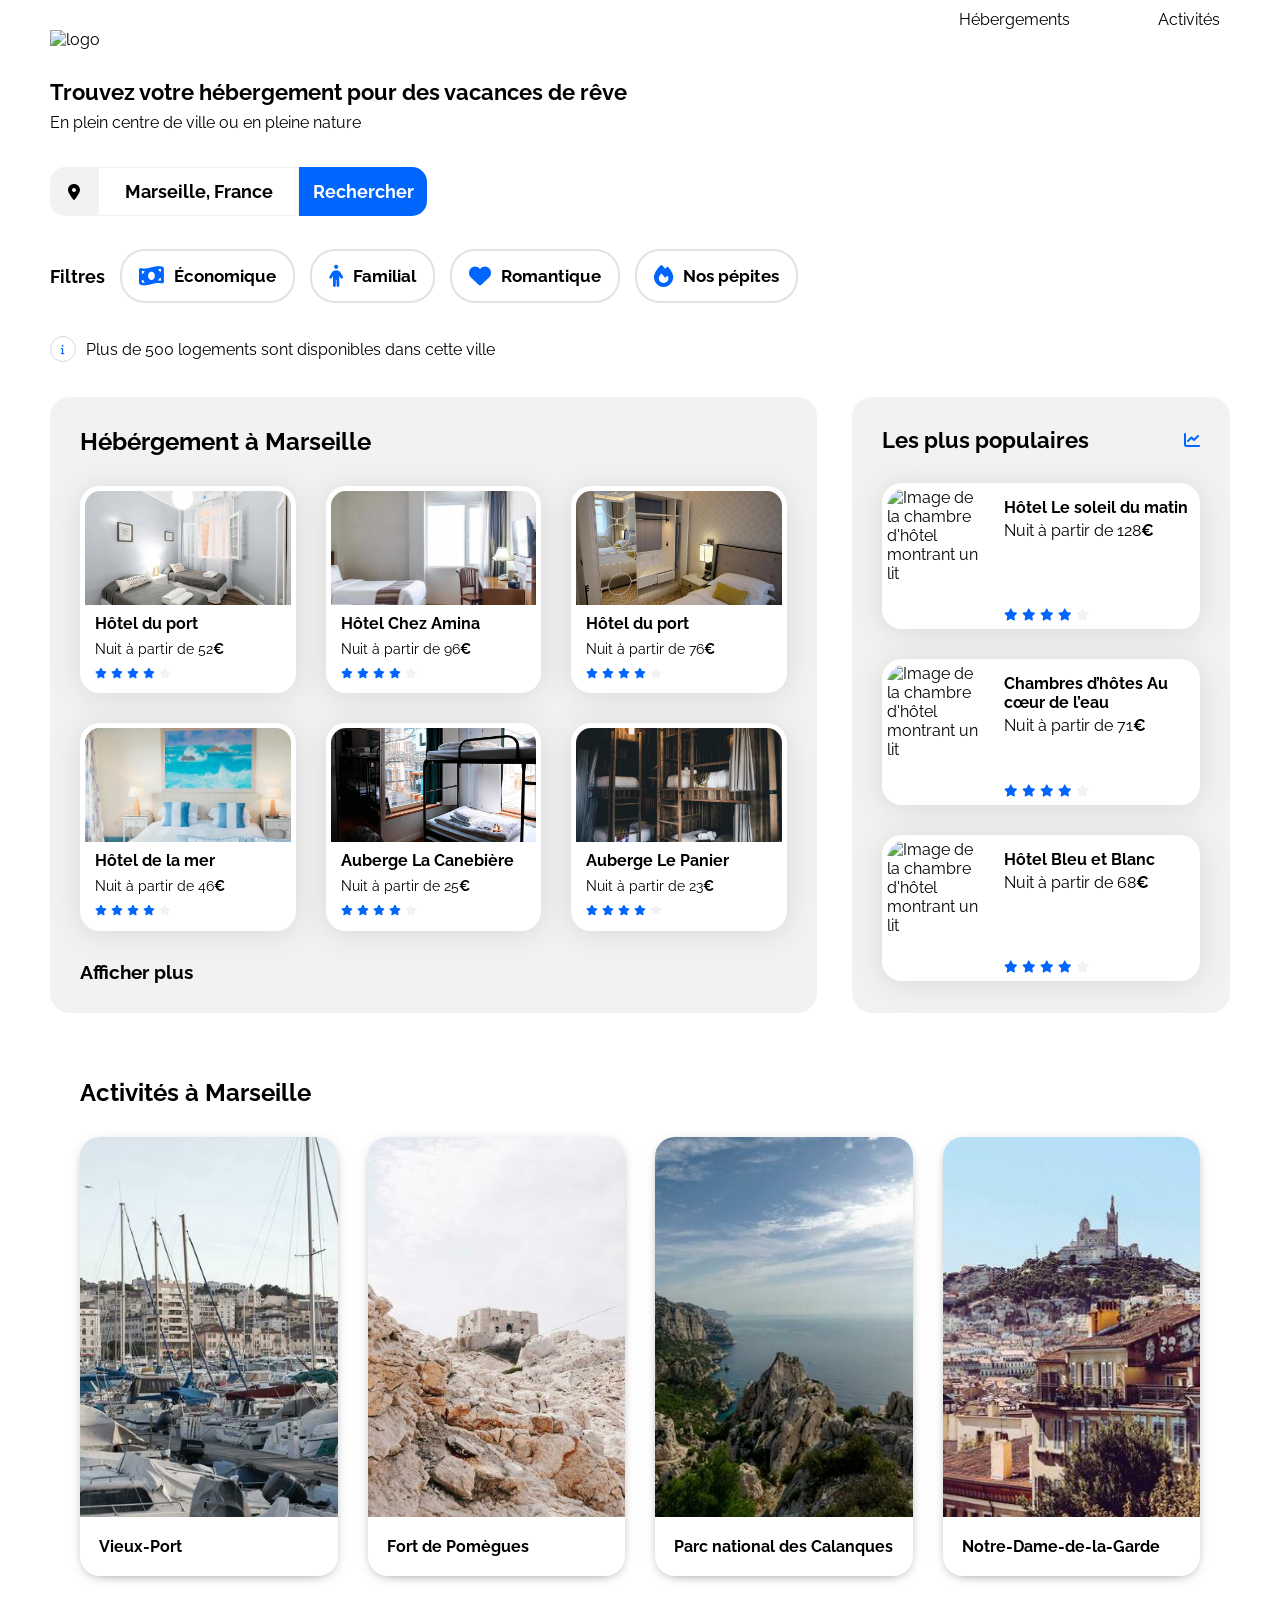
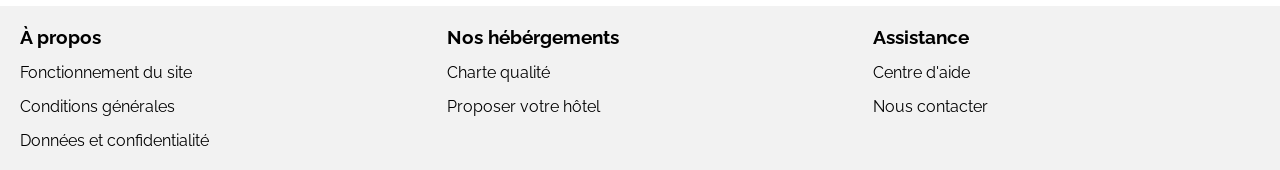
==== index.html @ 6d0a2bfb "changement sémantique" ====
<!DOCTYPE html>
<html lang="fr">

<head>
    <meta charset="UTF-8">
    <meta name="viewport" content="width=device-width, initial-scale=1.0">
    <title>Booki</title>
    <link rel="preconnect" href="https://fonts.googleapis.com">
    <link rel="preconnect" href="https://fonts.gstatic.com" crossorigin>
    <link href="https://fonts.googleapis.com/css2?family=Raleway:wght@400;500;700&display=swap" rel="stylesheet">
    <link rel="stylesheet" href="https://cdnjs.cloudflare.com/ajax/libs/font-awesome/6.2.1/css/all.min.css"
        integrity="sha512-MV7K8+y+gLIBoVD59lQIYicR65iaqukzvf/nwasF0nqhPay5w/9lJmVM2hMDcnK1OnMGCdVK+iQrJ7lzPJQd1w=="
        crossorigin="anonymous" referrerpolicy="no-referrer" />
    <link rel="stylesheet" href="./style.css">
</head>

<body>
    <div class="main-container">

        <!-- navbar -->
        <header>
            <nav class="navbar">
                <a href=""><img src="./Logo/booki.png" id="logo" alt="logo"></a>
                <div class="nav-link">
                        <a href="#hebergements" class="act-heb-links">Hébergements</a>
                        <a href="#activités" class="act-heb-links">Activités</a>
                </div>
            </nav>
        </header>

        <main>
            <section class="recherche">

                <div class="recherche-texte">
                    <h2 class="title-h2">Trouvez votre hébergement pour des vacances de rêve</h2>
                    <p class="subtitle">En plein centre de ville ou en pleine nature</p>
                </div>

                <!-- searchbar -->
                 <form>
                    <div class="research-box">
                        <div class="icon-location">
                            <i class="fas fa-map-marker-alt"></i>
                        </div>
                        <input type="text" placeholder="Marseille, France" class="research-bar">
                        <button class="button-research" id="button-research">Rechercher</button>
                        <button class="button-research searchFormSubmitinputIcon fas fa-search" id="icon-glass"></button>
                    </div>
                </form>

                <!-- filters -->
                <div class="filters">
                    <h3 class="title-h3">Filtres</h3>
                    <ul class="filters-ul">
                        <li class="filters-button"><i class="fas fa-money-bill-wave icon-filter"></i><p>Économique</p></li>
                        <li class="filters-button"><i class="fa-solid fa-person"></i><p>Familial</p></li>
                        <li class="filters-button"><i class="fas fa-heart icon-filter"></i><p>Romantique</p></li>
                        <li class="filters-button"><i class="fa-solid fa-fire"></i><p>Nos pépites</p></li>
                    </ul>
                </div>

                <div class="info">
                    <i class="fas fa-info"></i>
                    <p>Plus de 500 logements sont disponibles dans cette ville</p>
                </div>
                
            </section>

            <section class="hebergements-and-populaires">

                <!-- hebergements -->
                <section class="hebergements" id="hebergements">

                    <h2>Hébérgement à Marseille</h2>
                    <div class="card-container-herbergements">
                        <a href="#">
                            <article class="heberge-card">
                                <img src="./Hébergements/fred-kleber.jpg" alt="Hôtel du port" class="heberge-img">
                                <div class="heberge-text">
                                    <h3>Hôtel du port</h3>
                                    <p>Nuit à partir de 52<span class="euro">€</span></p>
                                    <div class="card-rating">
                                        <i class="fa-xs fa-solid fa-star" aria-hidden="true"></i>
                                        <i class="fa-xs fa-solid fa-star" aria-hidden="true"></i>
                                        <i class="fa-xs fa-solid fa-star" aria-hidden="true"></i>
                                        <i class="fa-xs fa-solid fa-star" aria-hidden="true"></i>
                                        <i class="fa-xs fa-solid fa-star neutral-star" aria-hidden="true"></i>
                                        <span class="sr-only">Note de 4 sur 5</span>
                                    </div>
                                </div>
                            </article>
                        </a>
                        <a href="#">
                            <article class="heberge-card">
                                <img src="./Hébergements/febrian-zakaria.jpg" alt="Hôtel Chez Amina" class="heberge-img">
                                <div class="heberge-text">
                                    <h3>Hôtel Chez Amina</h3>
                                    <p>Nuit à partir de 96<span class="euro">€</span></p>
                                    <div class="card-rating">
                                        <i class="fa-xs fa-solid fa-star" aria-hidden="true"></i>
                                        <i class="fa-xs fa-solid fa-star" aria-hidden="true"></i>
                                        <i class="fa-xs fa-solid fa-star" aria-hidden="true"></i>
                                        <i class="fa-xs fa-solid fa-star" aria-hidden="true"></i>
                                        <i class="fa-xs fa-solid fa-star neutral-star" aria-hidden="true"></i>
                                        <span class="sr-only">Note de 4 sur 5</span>
                                    </div>
                                </div>
                            </article>
                        </a>
                        
                        <a href="#">
                            <article class="heberge-card">
                                <img src="./Hébergements/reisetopia.jpg" alt="Hôtel Les Mouettes" class="heberge-img">
                                <div class="heberge-text">
                                    <h3>Hôtel du port</h3>
                                    <p>Nuit à partir de 76<span class="euro">€</span></p>
                                    <div class="card-rating">
                                        <i class="fa-xs fa-solid fa-star" aria-hidden="true"></i>
                                        <i class="fa-xs fa-solid fa-star" aria-hidden="true"></i>
                                        <i class="fa-xs fa-solid fa-star" aria-hidden="true"></i>
                                        <i class="fa-xs fa-solid fa-star" aria-hidden="true"></i>
                                        <i class="fa-xs fa-solid fa-star neutral-star" aria-hidden="true"></i>
                                        <span class="sr-only">Note de 4 sur 5</span>
                                    </div>
                                </div>
                            </article>
                        </a>

                        <a href="#">
                            <article class="heberge-card">
                                <img src="./Hébergements/annie-spratt.jpg" alt="Hôtel de la mer" class="heberge-img">
                                <div class="heberge-text">
                                    <h3>Hôtel de la mer</h3>
                                    <p>Nuit à partir de 46<span class="euro">€</span></p>
                                    <div class="card-rating">
                                        <i class="fa-xs fa-solid fa-star" aria-hidden="true"></i>
                                        <i class="fa-xs fa-solid fa-star" aria-hidden="true"></i>
                                        <i class="fa-xs fa-solid fa-star" aria-hidden="true"></i>
                                        <i class="fa-xs fa-solid fa-star" aria-hidden="true"></i>
                                        <i class="fa-xs fa-solid fa-star neutral-star" aria-hidden="true"></i>
                                        <span class="sr-only">Note de 4 sur 5</span>
                                    </div>
                                </div>
                            </article>
                        </a>
                        <a href="#">
                            <article class="heberge-card">
                                <img src="./Hébergements/marcus-loke.jpg" alt="Auberge La Canebière" class="heberge-img">
                                <div class="heberge-text">
                                    <h3>Auberge La Canebière</h3>
                                    <p>Nuit à partir de 25<span class="euro">€</span></p>
                                    <div class="card-rating">
                                        <i class="fa-xs fa-solid fa-star" aria-hidden="true"></i>
                                        <i class="fa-xs fa-solid fa-star" aria-hidden="true"></i>
                                        <i class="fa-xs fa-solid fa-star" aria-hidden="true"></i>
                                        <i class="fa-xs fa-solid fa-star" aria-hidden="true"></i>
                                        <i class="fa-xs fa-solid fa-star neutral-star" aria-hidden="true"></i>
                                        <span class="sr-only">Note de 4 sur 5</span>
                                    </div>
                                </div>
                            </article>
                        </a>
                        <a href="#">
                            <article class="heberge-card">
                                <img src="./Hébergements/nicate-lee.jpg" alt="Auberge Le Panier" class="heberge-img">
                                <div class="heberge-text">
                                    <h3>Auberge Le Panier</h3>
                                    <p>Nuit à partir de 23<span class="euro">€</span></p>
                                    <div class="card-rating">
                                        <i class="fa-xs fa-solid fa-star" aria-hidden="true"></i>
                                        <i class="fa-xs fa-solid fa-star" aria-hidden="true"></i>
                                        <i class="fa-xs fa-solid fa-star" aria-hidden="true"></i>
                                        <i class="fa-xs fa-solid fa-star" aria-hidden="true"></i>
                                        <i class="fa-xs fa-solid fa-star neutral-star" aria-hidden="true"></i>
                                        <span class="sr-only">Note de 4 sur 5</span>
                                    </div>
                                </div>
                            </article>
                        </a> 
                    </div>
                    <h3 id="h3-heberge">Afficher plus</h3>
                </section>


                <section class="populaires">
                    <div class="populaires-title">
                        <h2 class="section-title">Les plus populaires</h2>
                        <i class="fa-solid fa-chart-line" aria-hidden="true"></i>
                    </div>
                    <div class="populaires-cards">
                        <a href="#">
                            <article class="card">
                                <img src="./hébergements/emile-guillemot.jpg" alt="Image de la chambre d'hôtel montrant un lit">
                                <div class="card-content">
                                    <div class="card-txt">
                                        <h3 class="card-title">Hôtel Le soleil du matin</h3>
                                        <p class="card-subtitle">Nuit à partir de 128<span class="euro">€</span></p>
                                    </div>
                                    <div class="card-rating">
                                        <i class="fa-xs fa-solid fa-star" aria-hidden="true"></i>
                                        <i class="fa-xs fa-solid fa-star" aria-hidden="true"></i>
                                        <i class="fa-xs fa-solid fa-star" aria-hidden="true"></i>
                                        <i class="fa-xs fa-solid fa-star" aria-hidden="true"></i>
                                        <i class="fa-xs fa-solid fa-star neutral-star" aria-hidden="true"></i>
                                        <span class="sr-only">Note de 4 sur 5</span>
                                    </div>
                                </div>
                            </article>
                        </a>
                        <a href="#">
                            <article class="card">
                                <img src="./hébergements/aw-creative.jpg" alt="Image de la chambre d'hôtel montrant un lit">
                                <div class="card-content">
                                    <div class="card-txt">
                                        <h3 class="card-title">Chambres d’hôtes Au cœur de l’eau</h3>
                                        <p class="card-subtitle">Nuit à partir de 71<span class="euro">€</span></p>
                                    </div>
                                    <div class="card-rating">
                                        <i class="fa-xs fa-solid fa-star" aria-hidden="true"></i>
                                        <i class="fa-xs fa-solid fa-star" aria-hidden="true"></i>
                                        <i class="fa-xs fa-solid fa-star" aria-hidden="true"></i>
                                        <i class="fa-xs fa-solid fa-star" aria-hidden="true"></i>
                                        <i class="fa-xs fa-solid fa-star neutral-star" aria-hidden="true"></i>
                                        <span class="sr-only">Note de 4 sur 5</span>
                                    </div>
                                </div>
                            </article>
                        </a>
                        <a href="#">
                            <article class="card">
                                <img src="./hébergements/febrian-zakaria2.jpg" alt="Image de la chambre d'hôtel montrant un lit">
                                <div class="card-content">
                                    <div class="card-txt">
                                        <h3 class="card-title">Hôtel Bleu et Blanc</h3>
                                        <p class="card-subtitle">Nuit à partir de 68<span class="euro">€</span></p>
                                    </div>
                                    <div class="card-rating">
                                        <i class="fa-xs fa-solid fa-star" aria-hidden="true"></i>
                                        <i class="fa-xs fa-solid fa-star" aria-hidden="true"></i>
                                        <i class="fa-xs fa-solid fa-star" aria-hidden="true"></i>
                                        <i class="fa-xs fa-solid fa-star" aria-hidden="true"></i>
                                        <i class="fa-xs fa-solid fa-star neutral-star" aria-hidden="true"></i>
                                        <span class="sr-only">Note de 4 sur 5</span>
                                    </div>
                                </div>
                            </article>
                        </a>
                    </div>
                </section>
            </section>

            <!-- Activités -->
            <section class="activités" id="activités">
                <h2>Activités à Marseille</h2>

                <div class="activities-card-container">
                    <a href="#">
                        <div class="activities-card">
                            <img src="./activités/reno-laithienne.jpg" alt="" class="activities-img">
                            <h3>Vieux-Port</h3>
                        </div>
                    </a>
                    <a href="#">
                        <div class="activities-card">
                            <img src="./activités/paul-hermann.jpg" alt="" class="activities-img">
                            <h3>Fort de Pomègues</h3>
                        </div>
                    </a>
                    <a href="#">
                        <div class="activities-card">
                            <img src="./activités/kilyan-sockalingum.jpg" alt="" class="activities-img">
                            <h3>Parc national des Calanques</h3>
                        </div>
                    </a>
                    <a href="#">
                        <div class="activities-card">
                            <img src="./activités/florian-wehde.jpg" alt="" class="activities-img">
                            <h3>Notre-Dame-de-la-Garde</h3>
                        </div>
                    </a>
                </div>
            </section>
            

        </main>
        <footer>
            <div class="footer-text">
                <h3>À propos</h3>
                <p>Fonctionnement du site</p>
                <p>Conditions générales</p>
                <p>Données et confidentialité</p>
                </div>
            <div class="footer-text">
                <h3>Nos hébérgements</h3>
                <p>Charte qualité</p>
                <p>Proposer votre hôtel</p>
            </div>
            <div class="footer-text">
                <h3>Assistance</h3>
                <p>Centre d'aide</p>
                <p>Nous contacter</p>
            </div> 
        </footer>
    </div>
</body>

</html>
---- style.css ----
/****** General ***********/
* {
    font-family: 'Raleway', sans-serif;
}

:root {
    --main-color: #0065FC;
    --main-bg-color: #F2F2F2;
    --filter-bg-color: #DEEBFF;
}

.fa-solid {
    color: var(--main-color);
}

body {
    
    display: flex;
    justify-content: center;
    margin: auto;
    max-width: 1440px;
    min-width: 320px;
    box-sizing: border-box;
}
main {
    display: flex;
    flex-direction: column;
    gap: 35px;
    padding: 0 50px;
}
.recherche {
    display: flex;
    flex-direction: column;
    gap: 35px;
}

.main-container {
    width: 100%;
    max-width: 1440px;
    box-sizing: border-box;
    
}

a {
    color: inherit;
    text-decoration: none;
}

.section-title {
    margin: 0;
    font-size: 22px;
}

.card {
    background-color: white;
    border-radius: 20px;
    padding: 5px;
    filter: drop-shadow(0px 3px 15px rgba(0, 0, 0, 0.1));
    
}

.card img {
    object-fit: cover;
}

.card-title {
    font-size: 16px;
}

.euro {
    font-weight: 700;
}

.neutral-star {
    color: var(--main-bg-color)
}
/****** nav bar ***********/
.navbar {
  height: 79px;
  display: flex;
  justify-content: space-between; 
  
   
}

#logo {
  height: 19px;
  width: auto;
  padding: 30px 50px;

}
.nav-link{
    display: flex;
    gap:68px;
    padding: 0 50px;

}
.nav-link a{
    padding:10px;
}

.act-heb-links:hover {
  border-top: 2px solid #0065FC;
  
}

/****** searchbar ***********/
.research-box{
    box-sizing: border-box;
    width:377px;
    height:49px;
    display: flex;
}


.title-h2{
    font-size: 22px;
    margin: 0 0 8px 0;

}

.research-bar {
    width:195px;
    font-weight: bold;
    font-size:18px;
    text-align:center;
    border: solid #F2F2F2 1px;
}

.research-bar::placeholder {
  color: black;      
}



.icon-location{
    width:50px;
    background-color:#F2F2F2;
    border-radius: 15px 0 0 15px;
    display: flex;
    justify-content: center;
    align-items:center;
}
.button-research{
    width:132px;
    background-color: #0065FC;
    border-radius: 0 15px 15px 0;
    color:white;
    font-weight: bold;
    font-size:18px;
    border: none;
    cursor: pointer;
}
#icon-glass {
    display: none;
}

/****** Filters ***********/
.filters {
    display: flex;
    gap: 15px;
    align-items: center;
    height: 50px;
    
}   

.title-h3 {
  font-size: 18px;
}

.filters-button{
    height:50px;
    padding: 0 1em 0 1em;
    display: flex;
    justify-content: center;
    align-items: center;
    font-weight: 700;
    border: solid 2px #e2e2e2;
    border-radius: 25px;
    gap:10px;
    font-size:17px;

    
}
.filters-button p {
    font-size:17px;
}
.filters-ul {
  display: inline-flex;
  flex-direction: row;
  flex-wrap: wrap;
  padding: 0;
  gap:15px;
  

}


.filters ul li:hover {
  cursor: pointer;
  background: #DEEBFF;
  transition-duration: 0.25s;
}



.icon-filter {
  
  color: #0065fc;
  border-radius: 200px;
}

.filters-ul i {
    font-size:22px;
}

/****** info ***********/
.info  {
    display: flex;
    align-items: center;
    gap:10px;
}
.info .fas {
  color: #0065fc;
  width: 24px;
  height:24px;
  font-size: 10px;
  border: solid 1px #D9D9D9;
  border-radius: 50%;
  display: flex;
  justify-content: center;
  align-items: center;
}

.info p {
  display: inline;
  font-size:16px;
}


/****** Hebergements And Populaires ***********/
.hebergements-and-populaires {
    display: flex;
    justify-content: space-between;
    
}

.hebergements, .populaires {
    background-color: var(--main-bg-color);
    border-radius: 20px;
    box-sizing: border-box;
}

/****** Hebergements ***********/
.hebergements {
    width: 65%;
    display: flex;
    flex-direction:column;
    gap:30px;
    padding: 30px;
}

.hebergements h2, h3{
    margin:0;
}


.card-container-herbergements{
    display: grid;
    grid-template-columns: repeat(3, 1fr);
    grid-gap: 30px;
    padding: 0 0 0 0;
}

.heberge-card {
    display:flex;
    flex-direction:column;
    gap:4px;
    background-color: white;
    border-radius: 20px;
    padding: 0 0 15px 0;
    filter: drop-shadow(0px 3px 15px rgba(0, 0, 0, 0.1));
    height: 207.25px;
    box-sizing: border-box;
}




.heberge-img {
    width: 100%;
    height: 124px;
    background-size: cover;
    object-fit: cover;
    border-radius: 20px 20px 0 0;
    border: 5px solid transparent;
    box-sizing: border-box;
    min-height: 124px;
    max-height: 124px;

}

.heberge-text {
    display: flex;
    justify-content: center;
    height: 64.25px;
    flex-direction:column;
    
    gap:8px;
    padding: 0 15px;
    font-size:16px;
    
}
.heberge-text h3, p {
    margin:0;
}

.heberge-text h3 {
    font-size:16px;
}
.card-rating {
    height: 13.25px;
}
.heberge-text  {
    font-size:14px;
}


/****** Populaires ***********/
.populaires {
    width: 32%;
    display: flex;
    flex-direction: column;
    gap: 30px;
    padding: 30px;
}
.populaires-cards {
    display: flex;
    flex-direction: column;
    gap: 30px;
}
.populaires-title {
    display: flex;
    justify-content: space-between;
    align-items: center;
}

.populaires-cards .card {
    display: flex;
    
}

.populaires-cards img {
    width: 33%;
    height: 136px;
    border-top-left-radius: 20px;
    border-bottom-left-radius: 20px;
}

.populaires-cards .card-content {
    width: 67%;
    padding-left: 15px;
    display: flex;
    flex-direction: column;
    justify-content: space-between;
    box-sizing: border-box;
}

.populaires-cards .card-title {
    margin-top: 10px;
    margin-bottom: 4px;
}

.populaires-cards .card-subtitle {
    margin: 0;
}

.populaires-cards .card-rating {
    margin-bottom: 5px;
}

/****** Activités ***********/
.activités {
    padding: 30px;
    display:flex;
    flex-direction: column;
    gap:30px;
}
.activités h2 {
    margin: 0;
}
.activities-card-container {
    display:grid;
    grid-template-columns: repeat(4, 1fr);
    grid-gap:30px;
}
.activities-card {
    display:flex;
    flex-direction: column;
    gap:0;
    border-radius: 20px;
    box-shadow: 0px 3px 15px -9px black;
}

.activities-card h3 {
  margin: 0;  
  padding: 20px 19px; 
  font-weight: bold;
  font-size:16px;
  height: 59px;
  box-sizing:border-box;
  overflow:hidden;
  display: flex;
  align-items: center;

}

.activities-img{
    width: 100%;
    height:380px;
    object-fit: cover;
    border-radius: 20px 20px 0 0;   
}

/****** Footer ***********/
footer {
    display: grid;
    grid-template-columns: repeat(3, 1fr);
    background-color:#F2F2F2;
}

.footer-text{
    display: flex;
    flex-direction: column;
    padding:20px;
    gap:15px;

}


/* Le code ci-dessous correspond à la version responsive uniquement */

/****** Media queries ***********/
/* Medium devices (tablets, less/equal than 1024px) */
@media (max-width: 1024px) {
    main { 
        gap:35px;
    }
    .filters-button {
    padding: 4px 19px;
    font-size: 16px;
    box-sizing: border-box;
    }
    .filters {
        flex-direction: column;
        align-items: initial;
        height:91px;
        gap:20px;
    
    }
    .filters h3 {
        font-size:18px;
    }
    .filters-button {
        padding:0 16px;
    }
    .filters-button p {
        font-size:16px;
    }
    .filters h3 {
        margin:0;
    }
    .filters-ul {
        margin:0;
        width:668px;
    }
    .hebergements-and-populaires {
        flex-direction: column;
        gap:50px;
    }

    .hebergements {
        width: 100%;
    }

    .populaires {
        width: 100%;
        gap:20px;
    }

    .populaires-cards {
        display: flex;
        flex-direction: row;
        justify-content: space-between;
    }

    .populaires-cards a {
        width: 30%;
    }

    .populaires-cards .card-title {
        font-size: 14px;
    }

    .populaires-cards .card-subtitle {
        font-size: 13px;
    }

/****** activités ***********/
    .activities-img{
        height:200px;
    }
    .activities-card {
        height:270px;
    }
    .activities-card h3 {
    height: 70px;
    box-sizing: border-box;
    }
    footer {
        margin-top:35px;
    }
}

/* Small devices (phones, less than 768px) */
@media (max-width: 767.98px) {
    main {
        padding:0;
    }
    body {
        width:375px;
    }

    .main-container {
        padding:0;
    }
    
    section {
        padding:0 20px;
        box-sizing: border-box;
    }
    /****** navbar ***********/
    .navbar {
        height: 115px;
        flex-direction: column;
        align-items: center;
        margin-bottom: 35px;
    }
    .nav-link {
        display: flex;
        gap: 68px;
        width: 100%;
        justify-content: center;
    }

    #logo {
        padding:30px;
    }
    
    .nav-link {
        display: grid;
        grid-template-columns: 1fr 1fr;
        gap: 15px;
    }

    .nav-link a {
        text-align: center;
    }
    .nav-link {
        border-bottom:#F2F2F2 2px solid;
        padding: 0 0 15px 0;
    }
    .act-heb-links:hover {
        border-top: none;
        border-bottom: 2px solid #0065FC;
        color: #0065FC;
        padding:0 0 15px 0;
    }
    
    /*******section recherche**********/
    
    
    
    /*******filter**********/
    .filters {
    flex-direction: column;
    align-items: initial;
    gap:20px;
    height:161px;
    }
    .filters h3 {
        font-size: 18px;
        display: inline;
    }
    .filters-ul {
        padding: 0;
        display: grid;
        grid-template-columns: 1fr 1fr;
        box-sizing: border-box;
        margin:0;
        width: 335px;
        row-gap:20px;
        column-gap: 10px;
    }
    

    .filters-button {
        box-sizing: border-box;
        width: 162.5px;
        padding: 0;
    }

    /****** searchbox ***********/
        .research-box {
        width: 100%; 
    }

    #button-research {
        display: none;  
    }

    #icon-glass {
        display: inline-flex; 
        justify-content: center;
        align-items: center;
        width: 49px;          
        height: 49px;
        background-color: #0065FC;
        color: white;
        border-radius: 15px 16px;
        font-size: 18px;
        border: none;
        cursor: pointer;
        box-shadow: 0px 4px 4px 0px rgba(0, 0, 0, 0.25);
    }
    .recherche form {
        width: 335px;
        font-weight: bold;
        font-size: 18px;
        text-align: center;
        border: solid #F2F2F2 1px; 
        border-radius: 15px;
        

    }
    .research-bar {
        flex: 1;     
        border: none;  
    }
    /****** hebergements et poppulaires ***********/
    .hebergements-and-populaires {
        flex-direction: column-reverse;
        gap: 15px;
        
    }

    /****** poppulaires ***********/
    .populaires {
    border-radius: 0px;
    padding: 30px 20px;
    box-sizing: border-box;
    margin:0;
    gap:15px;
    }
     
    
    .populaires-cards {
        flex-direction: column;
        gap:15px;
    }
    .populaires-cards a {
        width: 100%;
    }
    /****** hébergements ***********/
    .hebergements {
        padding: 20px;
        gap:15px;
        background-color: white;
    }
    
    .card-container-herbergements {
        grid-template-columns: 1fr;
        width: 100%;
        grid-gap: 15px;
    }

    .card-container-herbergements a { 
        width: 100%;
        height: 207.25px;
    }
    .heberge-text{
        height:64.25px;
    }
    .hebergements h2 {
        font-size: 22px;
    }
    .card-container-herbergements h3 {
    margin: 0;
    font-size: 16px;
    }
    #h3-heberge {
        margin: 0;
        font-size: 18px;
    }
    
    .activities-card-container {
    grid-template-columns: 1fr;
    }
    /****** activités ***********/
    .activités {
        display : flex;
        flex-direction: column;
        gap: 30px;
    }
    .activités h2 {
        height:30px;
        font-size: 22px;
        margin:0;

    }
    .activities-card-container{
        gap:15px;
    }
    .activities-card {
    display: flex;
    border-radius: 20px;
    box-shadow: 0px 3px 15px -9px black;
    height: 200px;
    flex-direction: column;
    }
    .activities-img {
        width: 315px;
        height: 141px;
    }
    .activities-card h3 {
    margin: 0;
    padding: 20px 19px;
    font-weight: bold;
    height: 59px;
    box-sizing: border-box;
    }

    /****** footer ***********/
    footer {
        grid-template-columns: 1fr;
        gap:50px;
        padding:30px;
        margin-top:35px;
    }
    
    .footer-text{
        padding:0;
    }
    
    




 
}
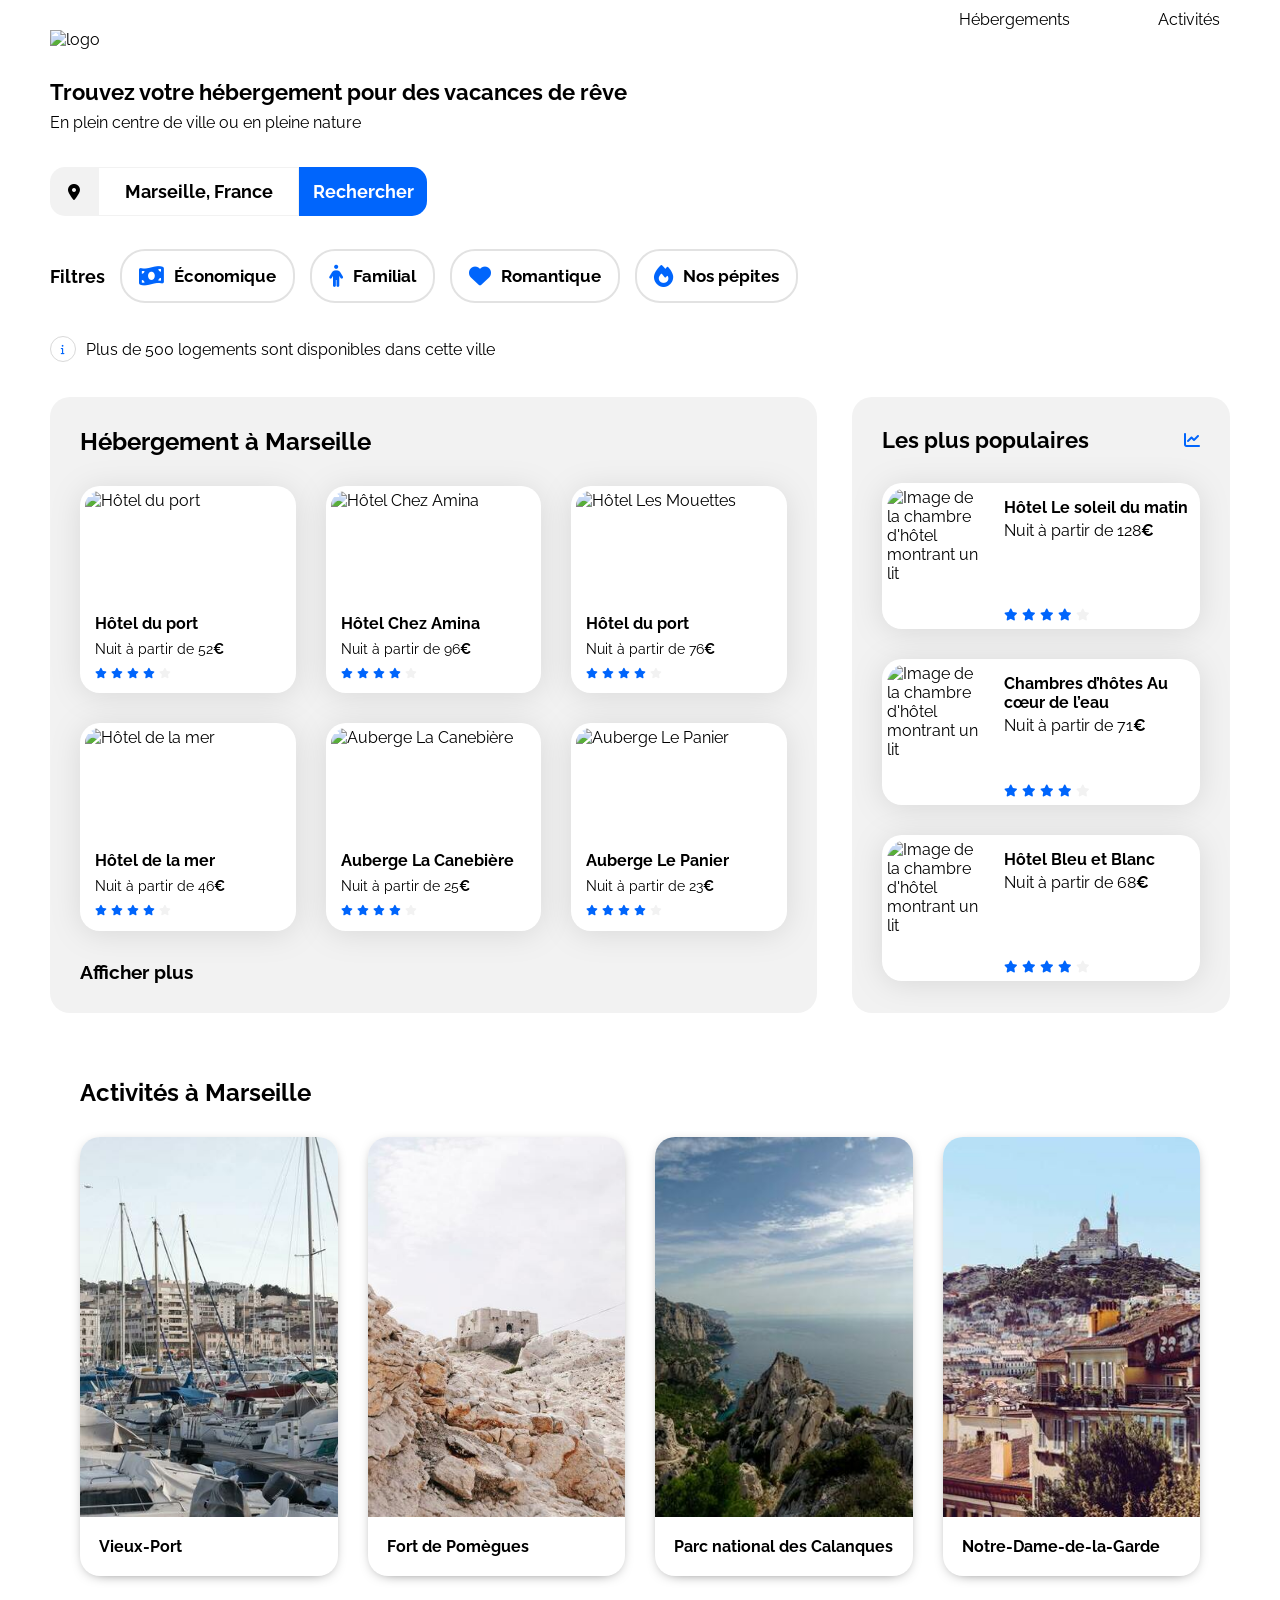
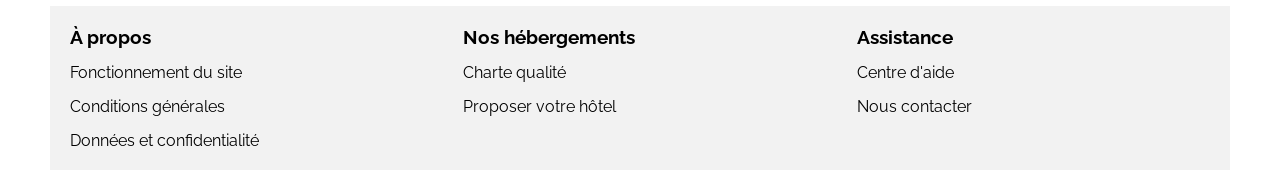
==== commit 443eb6d4: "changement des chemins d'accés aux images" ====
--- a/index.html
+++ b/index.html
@@ -20,10 +20,10 @@
         <!-- navbar -->
         <header>
             <nav class="navbar">
-                <a href=""><img src="./Logo/booki.png" id="logo" alt="logo"></a>
+                <a href=""><img src="./logo/booki.png" id="logo" alt="logo"></a>
                 <div class="nav-link">
                         <a href="#hebergements" class="act-heb-links">Hébergements</a>
-                        <a href="#activités" class="act-heb-links">Activités</a>
+                        <a href="#activites" class="act-heb-links">Activités</a>
                 </div>
             </nav>
         </header>
@@ -71,11 +71,11 @@
                 <!-- hebergements -->
                 <section class="hebergements" id="hebergements">
 
-                    <h2>Hébérgement à Marseille</h2>
+                    <h2>Hébergement à Marseille</h2>
                     <div class="card-container-herbergements">
                         <a href="#">
                             <article class="heberge-card">
-                                <img src="./Hébergements/fred-kleber.jpg" alt="Hôtel du port" class="heberge-img">
+                                <img src="images/hebergements/fred-kleber.jpg" alt="Hôtel du port" class="heberge-img">
                                 <div class="heberge-text">
                                     <h3>Hôtel du port</h3>
                                     <p>Nuit à partir de 52<span class="euro">€</span></p>
@@ -92,7 +92,7 @@
                         </a>
                         <a href="#">
                             <article class="heberge-card">
-                                <img src="./Hébergements/febrian-zakaria.jpg" alt="Hôtel Chez Amina" class="heberge-img">
+                                <img src="images/hebergements/febrian-zakaria.jpg" alt="Hôtel Chez Amina" class="heberge-img">
                                 <div class="heberge-text">
                                     <h3>Hôtel Chez Amina</h3>
                                     <p>Nuit à partir de 96<span class="euro">€</span></p>
@@ -110,7 +110,7 @@
                         
                         <a href="#">
                             <article class="heberge-card">
-                                <img src="./Hébergements/reisetopia.jpg" alt="Hôtel Les Mouettes" class="heberge-img">
+                                <img src="images/hebergements/reisetopia.jpg" alt="Hôtel Les Mouettes" class="heberge-img">
                                 <div class="heberge-text">
                                     <h3>Hôtel du port</h3>
                                     <p>Nuit à partir de 76<span class="euro">€</span></p>
@@ -128,7 +128,7 @@
 
                         <a href="#">
                             <article class="heberge-card">
-                                <img src="./Hébergements/annie-spratt.jpg" alt="Hôtel de la mer" class="heberge-img">
+                                <img src="images/hebergements/annie-spratt.jpg" alt="Hôtel de la mer" class="heberge-img">
                                 <div class="heberge-text">
                                     <h3>Hôtel de la mer</h3>
                                     <p>Nuit à partir de 46<span class="euro">€</span></p>
@@ -145,7 +145,7 @@
                         </a>
                         <a href="#">
                             <article class="heberge-card">
-                                <img src="./Hébergements/marcus-loke.jpg" alt="Auberge La Canebière" class="heberge-img">
+                                <img src="images/hebergements/marcus-loke.jpg" alt="Auberge La Canebière" class="heberge-img">
                                 <div class="heberge-text">
                                     <h3>Auberge La Canebière</h3>
                                     <p>Nuit à partir de 25<span class="euro">€</span></p>
@@ -162,7 +162,7 @@
                         </a>
                         <a href="#">
                             <article class="heberge-card">
-                                <img src="./Hébergements/nicate-lee.jpg" alt="Auberge Le Panier" class="heberge-img">
+                                <img src="images/hebergements/nicate-lee.jpg" alt="Auberge Le Panier" class="heberge-img">
                                 <div class="heberge-text">
                                     <h3>Auberge Le Panier</h3>
                                     <p>Nuit à partir de 23<span class="euro">€</span></p>
@@ -178,7 +178,7 @@
                             </article>
                         </a> 
                     </div>
-                    <h3 id="h3-heberge">Afficher plus</h3>
+                    <a href="#"><h3 id="h3-heberge">Afficher plus</h3></a>
                 </section>
 
 
@@ -190,7 +190,7 @@
                     <div class="populaires-cards">
                         <a href="#">
                             <article class="card">
-                                <img src="./hébergements/emile-guillemot.jpg" alt="Image de la chambre d'hôtel montrant un lit">
+                                <img src="images/hebergements/emile-guillemot.jpg" alt="Image de la chambre d'hôtel montrant un lit">
                                 <div class="card-content">
                                     <div class="card-txt">
                                         <h3 class="card-title">Hôtel Le soleil du matin</h3>
@@ -209,7 +209,7 @@
                         </a>
                         <a href="#">
                             <article class="card">
-                                <img src="./hébergements/aw-creative.jpg" alt="Image de la chambre d'hôtel montrant un lit">
+                                <img src="images/hebergements/aw-creative.jpg" alt="Image de la chambre d'hôtel montrant un lit">
                                 <div class="card-content">
                                     <div class="card-txt">
                                         <h3 class="card-title">Chambres d’hôtes Au cœur de l’eau</h3>
@@ -228,7 +228,7 @@
                         </a>
                         <a href="#">
                             <article class="card">
-                                <img src="./hébergements/febrian-zakaria2.jpg" alt="Image de la chambre d'hôtel montrant un lit">
+                                <img src="images/hebergements/febrian-zakaria2.jpg" alt="Image de la chambre d'hôtel montrant un lit">
                                 <div class="card-content">
                                     <div class="card-txt">
                                         <h3 class="card-title">Hôtel Bleu et Blanc</h3>
@@ -256,25 +256,25 @@
                 <div class="activities-card-container">
                     <a href="#">
                         <div class="activities-card">
-                            <img src="./activités/reno-laithienne.jpg" alt="" class="activities-img">
+                            <img src="images/activites/reno-laithienne.jpg" alt="Vieux-Port" class="activities-img">
                             <h3>Vieux-Port</h3>
                         </div>
                     </a>
                     <a href="#">
                         <div class="activities-card">
-                            <img src="./activités/paul-hermann.jpg" alt="" class="activities-img">
+                            <img src="images/activites/paul-hermann.jpg" alt="Fort de Pomègues" class="activities-img">
                             <h3>Fort de Pomègues</h3>
                         </div>
                     </a>
                     <a href="#">
                         <div class="activities-card">
-                            <img src="./activités/kilyan-sockalingum.jpg" alt="" class="activities-img">
+                            <img src="images/activites/kilyan-sockalingum.jpg" alt="Parc national des Calanques" class="activities-img">
                             <h3>Parc national des Calanques</h3>
                         </div>
                     </a>
                     <a href="#">
                         <div class="activities-card">
-                            <img src="./activités/florian-wehde.jpg" alt="" class="activities-img">
+                            <img src="images/activites/florian-wehde.jpg" alt="Notre-Dame-de-la-Garde" class="activities-img">
                             <h3>Notre-Dame-de-la-Garde</h3>
                         </div>
                     </a>
@@ -291,7 +291,7 @@
                 <p>Données et confidentialité</p>
                 </div>
             <div class="footer-text">
-                <h3>Nos hébérgements</h3>
+                <h3>Nos hébergements</h3>
                 <p>Charte qualité</p>
                 <p>Proposer votre hôtel</p>
             </div>
--- a/style.css
+++ b/style.css
@@ -427,6 +427,7 @@
     display: grid;
     grid-template-columns: repeat(3, 1fr);
     background-color:#F2F2F2;
+    margin: 0 50px;
 }
 
 .footer-text{
@@ -446,6 +447,7 @@
     main { 
         gap:35px;
     }
+/****** filters ***********/
     .filters-button {
     padding: 4px 19px;
     font-size: 16px;
@@ -474,6 +476,7 @@
         margin:0;
         width:668px;
     }
+/****** hebergements ***********/
     .hebergements-and-populaires {
         flex-direction: column;
         gap:50px;
@@ -482,7 +485,7 @@
     .hebergements {
         width: 100%;
     }
-
+/****** populaires ***********/
     .populaires {
         width: 100%;
         gap:20px;
@@ -745,7 +748,7 @@
         grid-template-columns: 1fr;
         gap:50px;
         padding:30px;
-        margin-top:35px;
+        margin:35px 0 0 0;
     }
     
     .footer-text{
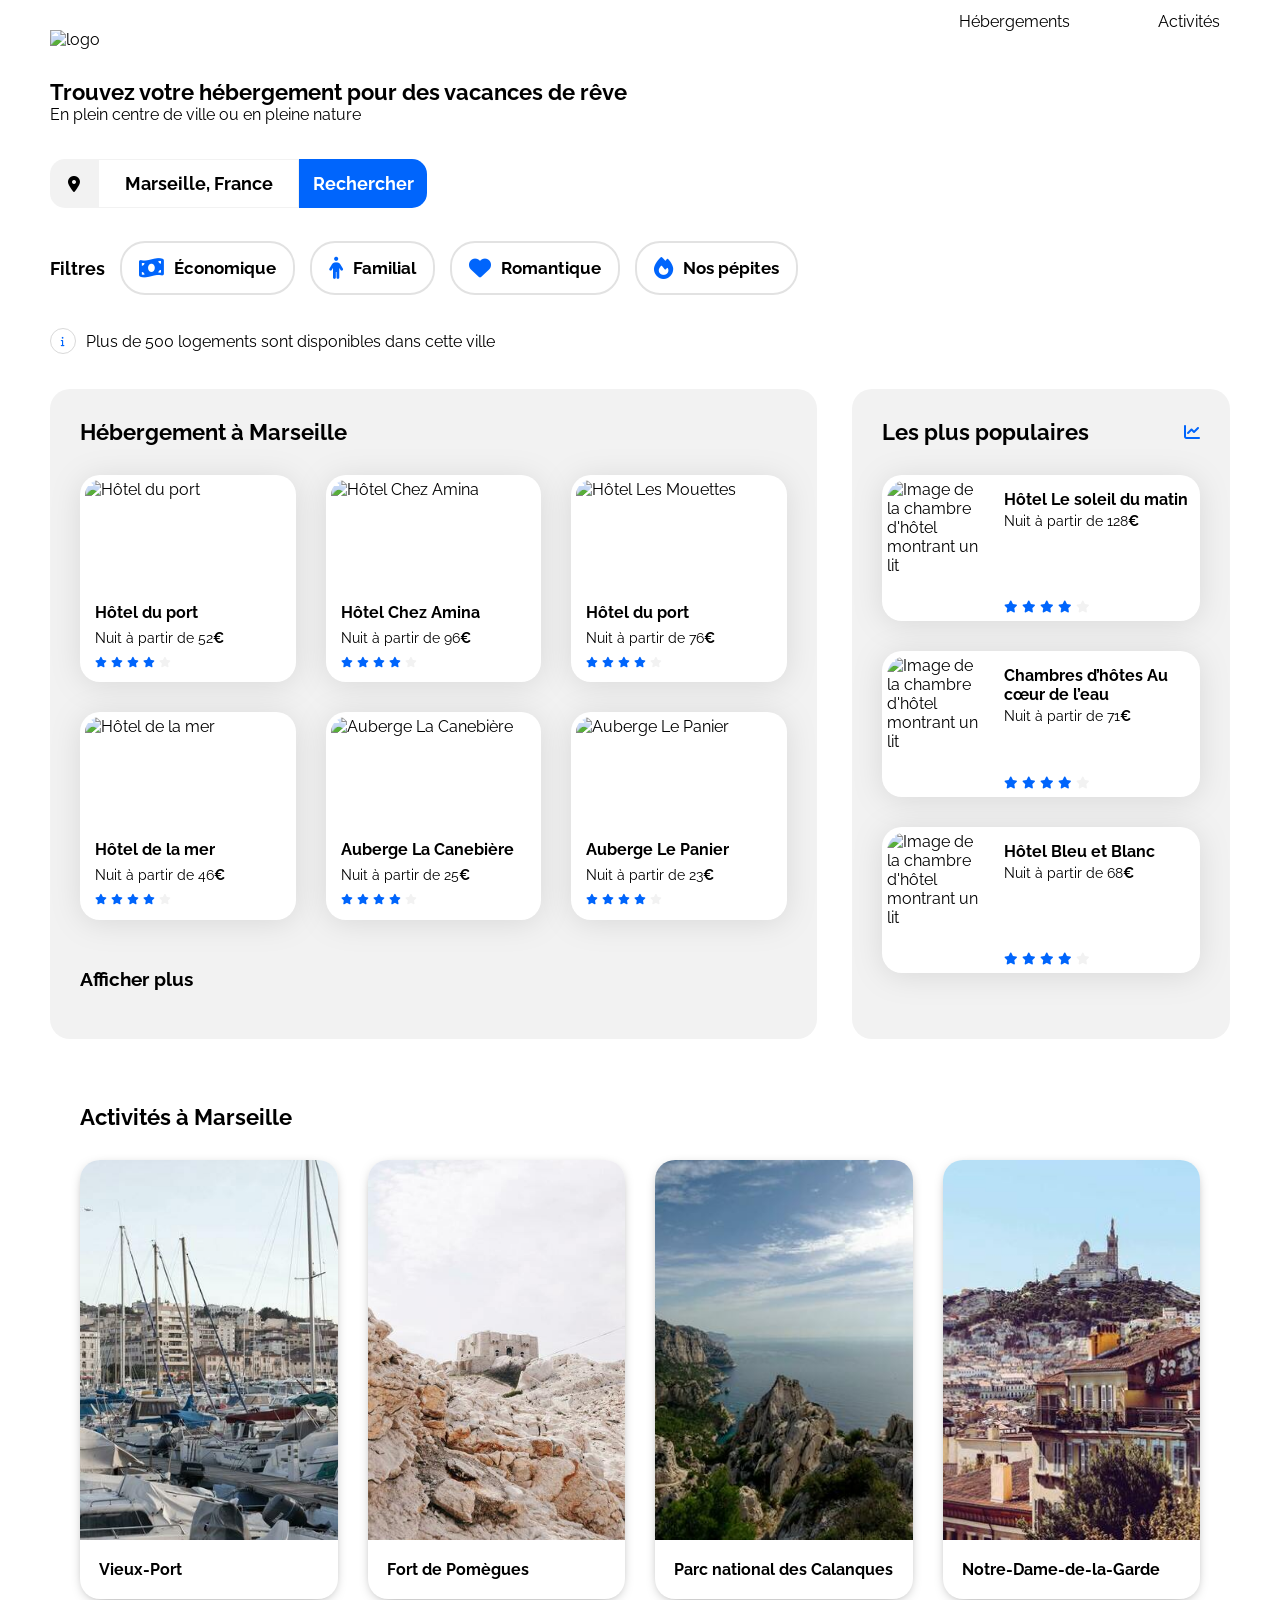
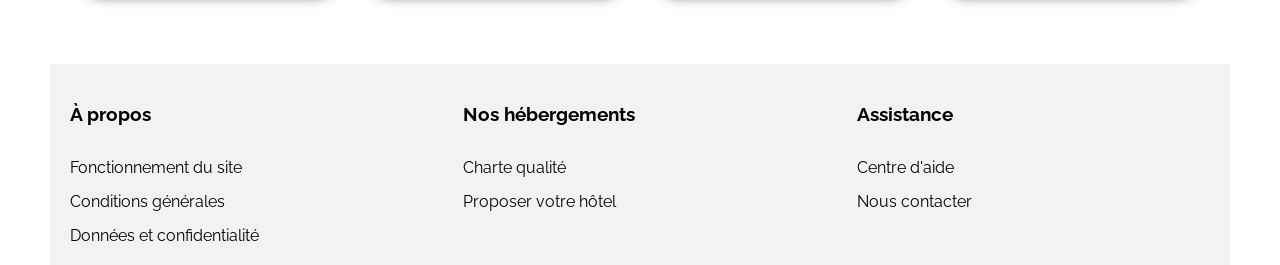
==== commit 2851fe99: "configuratioin du hover des liens en sur la version mobile" ====
--- a/index.html
+++ b/index.html
@@ -20,7 +20,7 @@
         <!-- navbar -->
         <header>
             <nav class="navbar">
-                <a href=""><img src="./logo/booki.png" id="logo" alt="logo"></a>
+                <a href=""><img src="images/logo/booki.png" id="logo" alt="logo"></a>
                 <div class="nav-link">
                         <a href="#hebergements" class="act-heb-links">Hébergements</a>
                         <a href="#activites" class="act-heb-links">Activités</a>
@@ -29,10 +29,10 @@
         </header>
 
         <main>
-            <section class="recherche">
-
-                <div class="recherche-texte">
-                    <h2 class="title-h2">Trouvez votre hébergement pour des vacances de rêve</h2>
+            <section class="research">
+
+                <div class="research-text">
+                    <h1 class="title-h1">Trouvez votre hébergement pour des vacances de rêve</h1>
                     <p class="subtitle">En plein centre de ville ou en pleine nature</p>
                 </div>
 
@@ -44,18 +44,18 @@
                         </div>
                         <input type="text" placeholder="Marseille, France" class="research-bar">
                         <button class="button-research" id="button-research">Rechercher</button>
-                        <button class="button-research searchFormSubmitinputIcon fas fa-search" id="icon-glass"></button>
+                        <button class="button-research fas fa-search" id="icon-glass"></button>
                     </div>
                 </form>
 
                 <!-- filters -->
                 <div class="filters">
-                    <h3 class="title-h3">Filtres</h3>
+                    <h2 class="title-h2">Filtres</h2>
                     <ul class="filters-ul">
-                        <li class="filters-button"><i class="fas fa-money-bill-wave icon-filter"></i><p>Économique</p></li>
-                        <li class="filters-button"><i class="fa-solid fa-person"></i><p>Familial</p></li>
-                        <li class="filters-button"><i class="fas fa-heart icon-filter"></i><p>Romantique</p></li>
-                        <li class="filters-button"><i class="fa-solid fa-fire"></i><p>Nos pépites</p></li>
+                        <li class="filters-button"><i class="fas fa-money-bill-wave icon-filter"></i><p class="li-p">Économique</p></li>
+                        <li class="filters-button"><i class="fa-solid fa-person"></i><p>Familial</p class="li-p"></li>
+                        <li class="filters-button"><i class="fas fa-heart icon-filter"></i><p>Romantique</p class="li-p"></li>
+                        <li class="filters-button"><i class="fa-solid fa-fire"></i><p>Nos pépites</p class="li-p"></li>
                     </ul>
                 </div>
 
@@ -71,13 +71,13 @@
                 <!-- hebergements -->
                 <section class="hebergements" id="hebergements">
 
-                    <h2>Hébergement à Marseille</h2>
+                    <h1>Hébergement à Marseille</h1>
                     <div class="card-container-herbergements">
                         <a href="#">
                             <article class="heberge-card">
                                 <img src="images/hebergements/fred-kleber.jpg" alt="Hôtel du port" class="heberge-img">
                                 <div class="heberge-text">
-                                    <h3>Hôtel du port</h3>
+                                    <h2 hebergement-title>Hôtel du port</h2>
                                     <p>Nuit à partir de 52<span class="euro">€</span></p>
                                     <div class="card-rating">
                                         <i class="fa-xs fa-solid fa-star" aria-hidden="true"></i>
@@ -94,7 +94,7 @@
                             <article class="heberge-card">
                                 <img src="images/hebergements/febrian-zakaria.jpg" alt="Hôtel Chez Amina" class="heberge-img">
                                 <div class="heberge-text">
-                                    <h3>Hôtel Chez Amina</h3>
+                                    <h2>Hôtel Chez Amina</h2>
                                     <p>Nuit à partir de 96<span class="euro">€</span></p>
                                     <div class="card-rating">
                                         <i class="fa-xs fa-solid fa-star" aria-hidden="true"></i>
@@ -112,7 +112,7 @@
                             <article class="heberge-card">
                                 <img src="images/hebergements/reisetopia.jpg" alt="Hôtel Les Mouettes" class="heberge-img">
                                 <div class="heberge-text">
-                                    <h3>Hôtel du port</h3>
+                                    <h2>Hôtel du port</h2>
                                     <p>Nuit à partir de 76<span class="euro">€</span></p>
                                     <div class="card-rating">
                                         <i class="fa-xs fa-solid fa-star" aria-hidden="true"></i>
@@ -130,7 +130,7 @@
                             <article class="heberge-card">
                                 <img src="images/hebergements/annie-spratt.jpg" alt="Hôtel de la mer" class="heberge-img">
                                 <div class="heberge-text">
-                                    <h3>Hôtel de la mer</h3>
+                                    <h2>Hôtel de la mer</h2>
                                     <p>Nuit à partir de 46<span class="euro">€</span></p>
                                     <div class="card-rating">
                                         <i class="fa-xs fa-solid fa-star" aria-hidden="true"></i>
@@ -147,7 +147,7 @@
                             <article class="heberge-card">
                                 <img src="images/hebergements/marcus-loke.jpg" alt="Auberge La Canebière" class="heberge-img">
                                 <div class="heberge-text">
-                                    <h3>Auberge La Canebière</h3>
+                                    <h2>Auberge La Canebière</h2>
                                     <p>Nuit à partir de 25<span class="euro">€</span></p>
                                     <div class="card-rating">
                                         <i class="fa-xs fa-solid fa-star" aria-hidden="true"></i>
@@ -164,7 +164,7 @@
                             <article class="heberge-card">
                                 <img src="images/hebergements/nicate-lee.jpg" alt="Auberge Le Panier" class="heberge-img">
                                 <div class="heberge-text">
-                                    <h3>Auberge Le Panier</h3>
+                                    <h2>Auberge Le Panier</h2>
                                     <p>Nuit à partir de 23<span class="euro">€</span></p>
                                     <div class="card-rating">
                                         <i class="fa-xs fa-solid fa-star" aria-hidden="true"></i>
@@ -184,7 +184,7 @@
 
                 <section class="populaires">
                     <div class="populaires-title">
-                        <h2 class="section-title">Les plus populaires</h2>
+                        <h1 class="section-title">Les plus populaires</h1>
                         <i class="fa-solid fa-chart-line" aria-hidden="true"></i>
                     </div>
                     <div class="populaires-cards">
@@ -193,7 +193,7 @@
                                 <img src="images/hebergements/emile-guillemot.jpg" alt="Image de la chambre d'hôtel montrant un lit">
                                 <div class="card-content">
                                     <div class="card-txt">
-                                        <h3 class="card-title">Hôtel Le soleil du matin</h3>
+                                        <h2 class="card-title">Hôtel Le soleil du matin</h2>
                                         <p class="card-subtitle">Nuit à partir de 128<span class="euro">€</span></p>
                                     </div>
                                     <div class="card-rating">
@@ -212,7 +212,7 @@
                                 <img src="images/hebergements/aw-creative.jpg" alt="Image de la chambre d'hôtel montrant un lit">
                                 <div class="card-content">
                                     <div class="card-txt">
-                                        <h3 class="card-title">Chambres d’hôtes Au cœur de l’eau</h3>
+                                        <h2 class="card-title">Chambres d’hôtes Au cœur de l’eau</h2>
                                         <p class="card-subtitle">Nuit à partir de 71<span class="euro">€</span></p>
                                     </div>
                                     <div class="card-rating">
@@ -231,7 +231,7 @@
                                 <img src="images/hebergements/febrian-zakaria2.jpg" alt="Image de la chambre d'hôtel montrant un lit">
                                 <div class="card-content">
                                     <div class="card-txt">
-                                        <h3 class="card-title">Hôtel Bleu et Blanc</h3>
+                                        <h2 class="card-title">Hôtel Bleu et Blanc</h2>
                                         <p class="card-subtitle">Nuit à partir de 68<span class="euro">€</span></p>
                                     </div>
                                     <div class="card-rating">
@@ -250,32 +250,32 @@
             </section>
 
             <!-- Activités -->
-            <section class="activités" id="activités">
-                <h2>Activités à Marseille</h2>
+            <section class="activities" id="activites">
+                <h1>Activités à Marseille</h1>
 
                 <div class="activities-card-container">
                     <a href="#">
                         <div class="activities-card">
                             <img src="images/activites/reno-laithienne.jpg" alt="Vieux-Port" class="activities-img">
-                            <h3>Vieux-Port</h3>
+                            <h2>Vieux-Port</h2>
                         </div>
                     </a>
                     <a href="#">
                         <div class="activities-card">
                             <img src="images/activites/paul-hermann.jpg" alt="Fort de Pomègues" class="activities-img">
-                            <h3>Fort de Pomègues</h3>
+                            <h2>Fort de Pomègues</h2>
                         </div>
                     </a>
                     <a href="#">
                         <div class="activities-card">
                             <img src="images/activites/kilyan-sockalingum.jpg" alt="Parc national des Calanques" class="activities-img">
-                            <h3>Parc national des Calanques</h3>
+                            <h2>Parc national des Calanques</h2>
                         </div>
                     </a>
                     <a href="#">
                         <div class="activities-card">
                             <img src="images/activites/florian-wehde.jpg" alt="Notre-Dame-de-la-Garde" class="activities-img">
-                            <h3>Notre-Dame-de-la-Garde</h3>
+                            <h2>Notre-Dame-de-la-Garde</h2>
                         </div>
                     </a>
                 </div>
--- a/style.css
+++ b/style.css
@@ -22,13 +22,23 @@
     min-width: 320px;
     box-sizing: border-box;
 }
+body h1 {
+    font-size: 22px;
+    margin:0;
+}
+
+body h2 {
+    font-size: 16px;
+    margin:0;
+}
+
 main {
     display: flex;
     flex-direction: column;
     gap: 35px;
     padding: 0 50px;
 }
-.recherche {
+.research {
     display: flex;
     flex-direction: column;
     gap: 35px;
@@ -79,30 +89,33 @@
   height: 79px;
   display: flex;
   justify-content: space-between; 
-  
-   
 }
 
 #logo {
   height: 19px;
   width: auto;
   padding: 30px 50px;
-
-}
+}
+
 .nav-link{
     display: flex;
     gap:68px;
     padding: 0 50px;
-
-}
+}
+
 .nav-link a{
     padding:10px;
 }
 
+.act-heb-links {
+  border-top: 2px solid transparent;
+}
+
 .act-heb-links:hover {
-  border-top: 2px solid #0065FC;
-  
-}
+  border-top-color: #0065FC;
+  color: #0065FC;
+}
+
 
 /****** searchbar ***********/
 .research-box{
@@ -112,12 +125,6 @@
     display: flex;
 }
 
-
-.title-h2{
-    font-size: 22px;
-    margin: 0 0 8px 0;
-
-}
 
 .research-bar {
     width:195px;
@@ -130,7 +137,6 @@
 .research-bar::placeholder {
   color: black;      
 }
-
 
 
 .icon-location{
@@ -164,8 +170,11 @@
     
 }   
 
-.title-h3 {
+.title-h2 {
   font-size: 18px;
+}
+.li-p{
+    font-size:17px;
 }
 
 .filters-button{
@@ -260,10 +269,9 @@
     padding: 30px;
 }
 
-.hebergements h2, h3{
-    margin:0;
-}
-
+.hebergement h2 {
+    font-size:16px;
+}
 
 .card-container-herbergements{
     display: grid;
@@ -339,6 +347,12 @@
     flex-direction: column;
     gap: 30px;
 }
+.populaires-cards p {
+    font-size: 14px;
+}
+.card-title {
+    font-size: 16px;
+}
 .populaires-title {
     display: flex;
     justify-content: space-between;
@@ -380,15 +394,13 @@
 }
 
 /****** Activités ***********/
-.activités {
+.activities {
     padding: 30px;
     display:flex;
     flex-direction: column;
     gap:30px;
 }
-.activités h2 {
-    margin: 0;
-}
+
 .activities-card-container {
     display:grid;
     grid-template-columns: repeat(4, 1fr);
@@ -402,7 +414,7 @@
     box-shadow: 0px 3px 15px -9px black;
 }
 
-.activities-card h3 {
+.activities-card h2 {
   margin: 0;  
   padding: 20px 19px; 
   font-weight: bold;
@@ -427,7 +439,7 @@
     display: grid;
     grid-template-columns: repeat(3, 1fr);
     background-color:#F2F2F2;
-    margin: 0 50px;
+    margin: 35px 50px 0 50px;
 }
 
 .footer-text{
@@ -501,13 +513,13 @@
         width: 30%;
     }
 
-    .populaires-cards .card-title {
-        font-size: 14px;
-    }
+    
 
     .populaires-cards .card-subtitle {
         font-size: 13px;
     }
+
+    
 
 /****** activités ***********/
     .activities-img{
@@ -516,7 +528,7 @@
     .activities-card {
         height:270px;
     }
-    .activities-card h3 {
+    .activities-card h2 {
     height: 70px;
     box-sizing: border-box;
     }
@@ -549,6 +561,35 @@
         align-items: center;
         margin-bottom: 35px;
     }
+    
+    .nav-link {
+    display: flex;
+    width: 375px;
+    gap: 0; 
+    padding: 0;
+    text-align: center;
+    }
+
+    .nav-link a {
+        width: 50%;
+        padding: 0 0 15px 0;
+    }
+
+    .act-heb-links{
+        border-bottom: 2px #F2F2F2 solid;
+    }
+
+    .act-heb-links:hover {
+        border-top: none;
+        border-bottom: 2px solid #0065FC;
+        color: #0065FC;
+        
+    }
+
+
+
+
+    /*
     .nav-link {
         display: flex;
         gap: 68px;
@@ -579,6 +620,8 @@
         color: #0065FC;
         padding:0 0 15px 0;
     }
+    */
+    
     
     /*******section recherche**********/
     
@@ -591,7 +634,7 @@
     gap:20px;
     height:161px;
     }
-    .filters h3 {
+    .filters h2 {
         font-size: 18px;
         display: inline;
     }
@@ -636,7 +679,7 @@
         cursor: pointer;
         box-shadow: 0px 4px 4px 0px rgba(0, 0, 0, 0.25);
     }
-    .recherche form {
+    .research form {
         width: 335px;
         font-weight: bold;
         font-size: 18px;
@@ -654,6 +697,7 @@
     .hebergements-and-populaires {
         flex-direction: column-reverse;
         gap: 15px;
+        padding: 0px
         
     }
 
@@ -670,6 +714,11 @@
     .populaires-cards {
         flex-direction: column;
         gap:15px;
+    }
+    
+    .card-title {
+        font-size: 16px;
+        
     }
     .populaires-cards a {
         width: 100%;
@@ -694,9 +743,7 @@
     .heberge-text{
         height:64.25px;
     }
-    .hebergements h2 {
-        font-size: 22px;
-    }
+    
     .card-container-herbergements h3 {
     margin: 0;
     font-size: 16px;
@@ -709,13 +756,15 @@
     .activities-card-container {
     grid-template-columns: 1fr;
     }
+    
     /****** activités ***********/
-    .activités {
+    .activities {
         display : flex;
         flex-direction: column;
         gap: 30px;
-    }
-    .activités h2 {
+        margin-bottom: 30px;
+    }
+    .activities h2 {
         height:30px;
         font-size: 22px;
         margin:0;
@@ -735,9 +784,10 @@
         width: 315px;
         height: 141px;
     }
-    .activities-card h3 {
+    .activities-card h2 {
     margin: 0;
     padding: 20px 19px;
+    font-size: 16px;
     font-weight: bold;
     height: 59px;
     box-sizing: border-box;
@@ -747,8 +797,8 @@
     footer {
         grid-template-columns: 1fr;
         gap:50px;
-        padding:30px;
-        margin:35px 0 0 0;
+        padding:35px;
+        margin:0;
     }
     
     .footer-text{
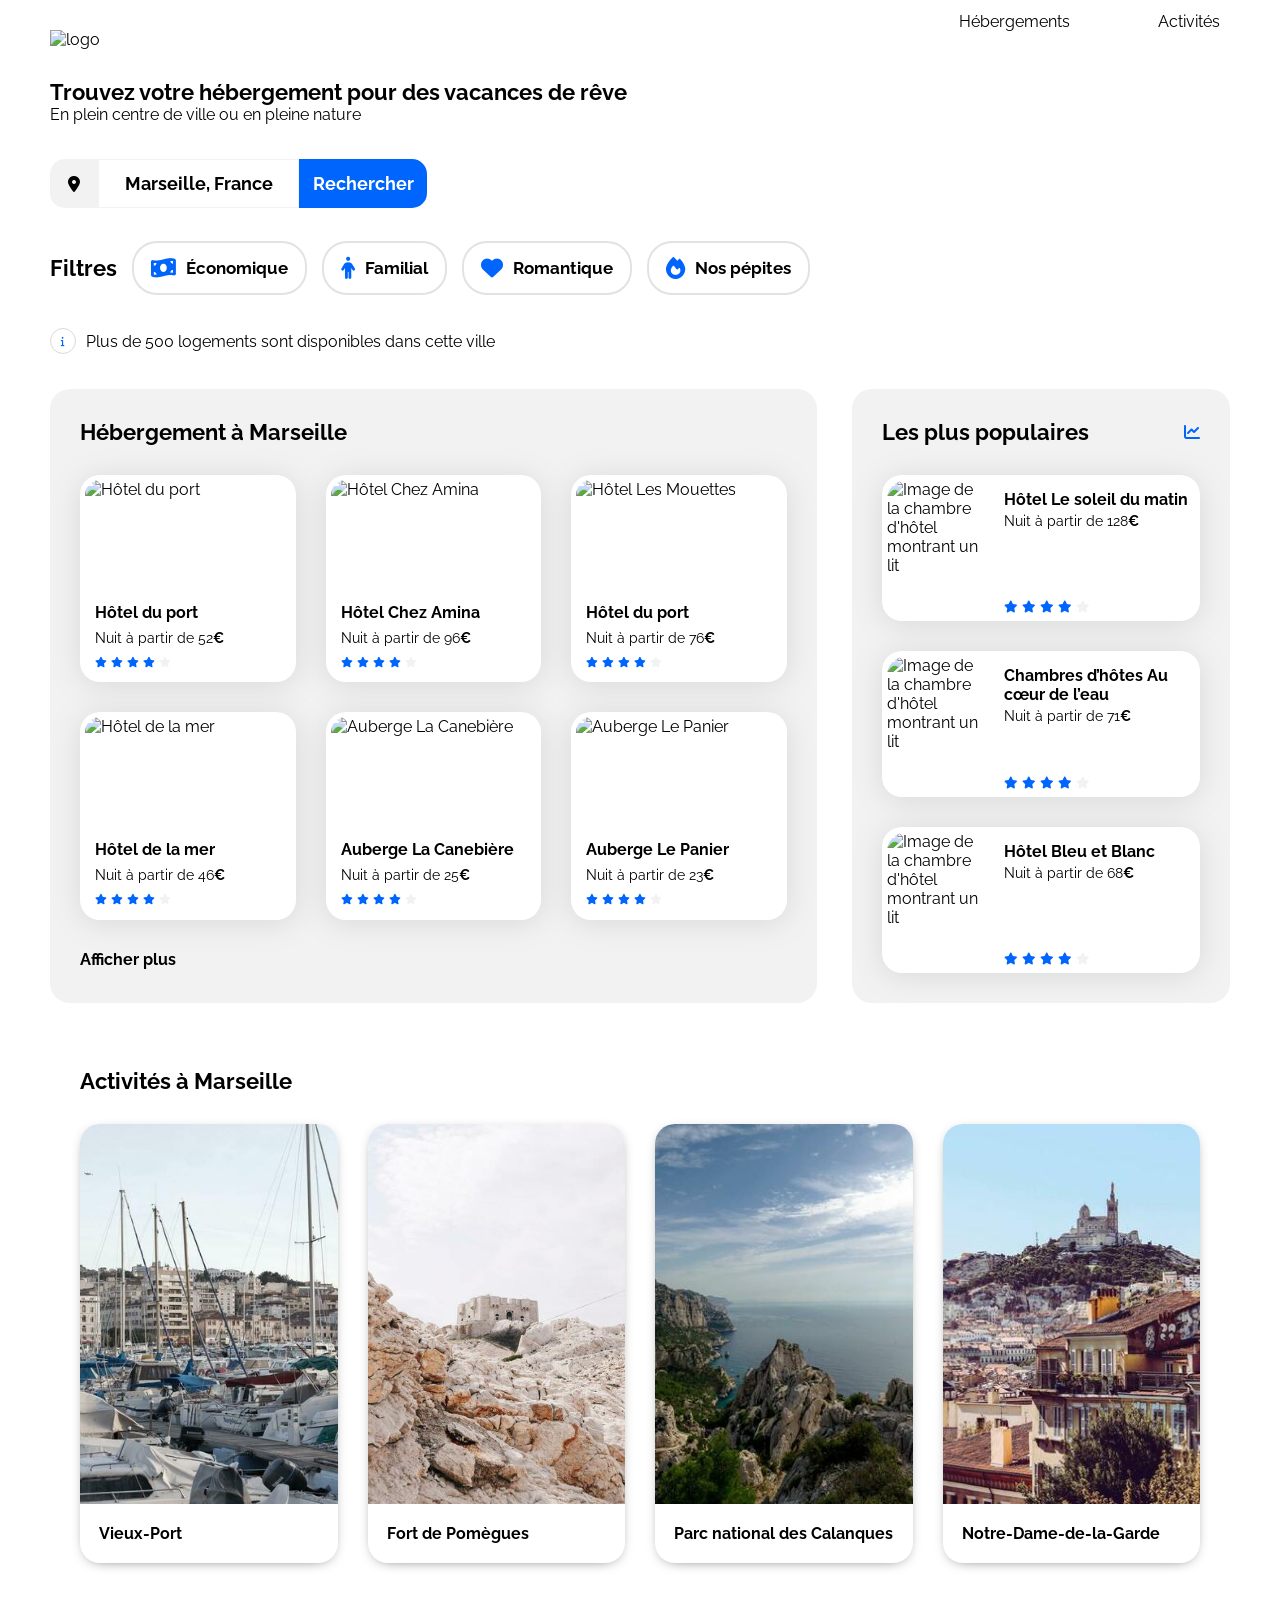
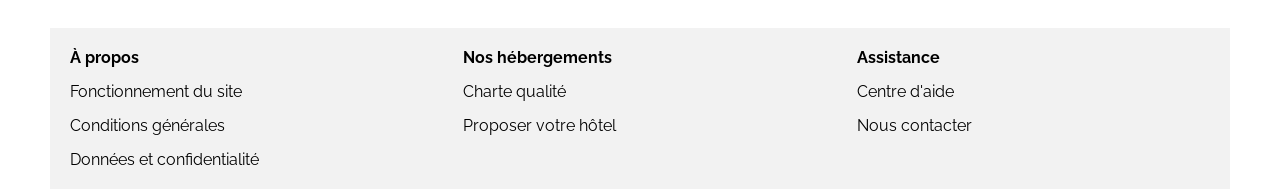
==== commit 54c9a8b5: "changement des balises H2 et H3" ====
--- a/index.html
+++ b/index.html
@@ -53,9 +53,9 @@
                     <h2 class="title-h2">Filtres</h2>
                     <ul class="filters-ul">
                         <li class="filters-button"><i class="fas fa-money-bill-wave icon-filter"></i><p class="li-p">Économique</p></li>
-                        <li class="filters-button"><i class="fa-solid fa-person"></i><p>Familial</p class="li-p"></li>
-                        <li class="filters-button"><i class="fas fa-heart icon-filter"></i><p>Romantique</p class="li-p"></li>
-                        <li class="filters-button"><i class="fa-solid fa-fire"></i><p>Nos pépites</p class="li-p"></li>
+                        <li class="filters-button"><i class="fa-solid fa-person"></i><p class="li-p">Familial</p ></li>
+                        <li class="filters-button"><i class="fas fa-heart icon-filter"></i><p class="li-p">Romantique</p></li>
+                        <li class="filters-button"><i class="fa-solid fa-fire"></i><p class="li-p">Nos pépites</p></li>
                     </ul>
                 </div>
 
@@ -66,18 +66,18 @@
                 
             </section>
 
-            <section class="hebergements-and-populaires">
+            <div class="hebergements-and-popular">
 
                 <!-- hebergements -->
                 <section class="hebergements" id="hebergements">
 
-                    <h1>Hébergement à Marseille</h1>
+                    <h2>Hébergement à Marseille</h2>
                     <div class="card-container-herbergements">
                         <a href="#">
                             <article class="heberge-card">
                                 <img src="images/hebergements/fred-kleber.jpg" alt="Hôtel du port" class="heberge-img">
                                 <div class="heberge-text">
-                                    <h2 hebergement-title>Hôtel du port</h2>
+                                    <h3 class="hebergement-title">Hôtel du port</h3>
                                     <p>Nuit à partir de 52<span class="euro">€</span></p>
                                     <div class="card-rating">
                                         <i class="fa-xs fa-solid fa-star" aria-hidden="true"></i>
@@ -94,7 +94,7 @@
                             <article class="heberge-card">
                                 <img src="images/hebergements/febrian-zakaria.jpg" alt="Hôtel Chez Amina" class="heberge-img">
                                 <div class="heberge-text">
-                                    <h2>Hôtel Chez Amina</h2>
+                                    <h3>Hôtel Chez Amina</h3>
                                     <p>Nuit à partir de 96<span class="euro">€</span></p>
                                     <div class="card-rating">
                                         <i class="fa-xs fa-solid fa-star" aria-hidden="true"></i>
@@ -112,7 +112,7 @@
                             <article class="heberge-card">
                                 <img src="images/hebergements/reisetopia.jpg" alt="Hôtel Les Mouettes" class="heberge-img">
                                 <div class="heberge-text">
-                                    <h2>Hôtel du port</h2>
+                                    <h3>Hôtel du port</h3>
                                     <p>Nuit à partir de 76<span class="euro">€</span></p>
                                     <div class="card-rating">
                                         <i class="fa-xs fa-solid fa-star" aria-hidden="true"></i>
@@ -130,7 +130,7 @@
                             <article class="heberge-card">
                                 <img src="images/hebergements/annie-spratt.jpg" alt="Hôtel de la mer" class="heberge-img">
                                 <div class="heberge-text">
-                                    <h2>Hôtel de la mer</h2>
+                                    <h3>Hôtel de la mer</h3>
                                     <p>Nuit à partir de 46<span class="euro">€</span></p>
                                     <div class="card-rating">
                                         <i class="fa-xs fa-solid fa-star" aria-hidden="true"></i>
@@ -147,7 +147,7 @@
                             <article class="heberge-card">
                                 <img src="images/hebergements/marcus-loke.jpg" alt="Auberge La Canebière" class="heberge-img">
                                 <div class="heberge-text">
-                                    <h2>Auberge La Canebière</h2>
+                                    <h3>Auberge La Canebière</h3>
                                     <p>Nuit à partir de 25<span class="euro">€</span></p>
                                     <div class="card-rating">
                                         <i class="fa-xs fa-solid fa-star" aria-hidden="true"></i>
@@ -164,7 +164,7 @@
                             <article class="heberge-card">
                                 <img src="images/hebergements/nicate-lee.jpg" alt="Auberge Le Panier" class="heberge-img">
                                 <div class="heberge-text">
-                                    <h2>Auberge Le Panier</h2>
+                                    <h3>Auberge Le Panier</h3>
                                     <p>Nuit à partir de 23<span class="euro">€</span></p>
                                     <div class="card-rating">
                                         <i class="fa-xs fa-solid fa-star" aria-hidden="true"></i>
@@ -182,18 +182,18 @@
                 </section>
 
 
-                <section class="populaires">
-                    <div class="populaires-title">
-                        <h1 class="section-title">Les plus populaires</h1>
+                <section class="popular">
+                    <div class="popular-title">
+                        <h2 class="section-title">Les plus populaires</h2>
                         <i class="fa-solid fa-chart-line" aria-hidden="true"></i>
                     </div>
-                    <div class="populaires-cards">
+                    <div class="popular-cards">
                         <a href="#">
                             <article class="card">
                                 <img src="images/hebergements/emile-guillemot.jpg" alt="Image de la chambre d'hôtel montrant un lit">
                                 <div class="card-content">
                                     <div class="card-txt">
-                                        <h2 class="card-title">Hôtel Le soleil du matin</h2>
+                                        <h3 class="card-title">Hôtel Le soleil du matin</h3>
                                         <p class="card-subtitle">Nuit à partir de 128<span class="euro">€</span></p>
                                     </div>
                                     <div class="card-rating">
@@ -212,7 +212,7 @@
                                 <img src="images/hebergements/aw-creative.jpg" alt="Image de la chambre d'hôtel montrant un lit">
                                 <div class="card-content">
                                     <div class="card-txt">
-                                        <h2 class="card-title">Chambres d’hôtes Au cœur de l’eau</h2>
+                                        <h3 class="card-title">Chambres d’hôtes Au cœur de l’eau</h3>
                                         <p class="card-subtitle">Nuit à partir de 71<span class="euro">€</span></p>
                                     </div>
                                     <div class="card-rating">
@@ -231,7 +231,7 @@
                                 <img src="images/hebergements/febrian-zakaria2.jpg" alt="Image de la chambre d'hôtel montrant un lit">
                                 <div class="card-content">
                                     <div class="card-txt">
-                                        <h2 class="card-title">Hôtel Bleu et Blanc</h2>
+                                        <h3 class="card-title">Hôtel Bleu et Blanc</h3>
                                         <p class="card-subtitle">Nuit à partir de 68<span class="euro">€</span></p>
                                     </div>
                                     <div class="card-rating">
@@ -247,35 +247,35 @@
                         </a>
                     </div>
                 </section>
-            </section>
+            </div>
 
             <!-- Activités -->
             <section class="activities" id="activites">
-                <h1>Activités à Marseille</h1>
+                <h2>Activités à Marseille</h2>
 
                 <div class="activities-card-container">
                     <a href="#">
                         <div class="activities-card">
                             <img src="images/activites/reno-laithienne.jpg" alt="Vieux-Port" class="activities-img">
-                            <h2>Vieux-Port</h2>
+                            <h3>Vieux-Port</h3>
                         </div>
                     </a>
                     <a href="#">
                         <div class="activities-card">
                             <img src="images/activites/paul-hermann.jpg" alt="Fort de Pomègues" class="activities-img">
-                            <h2>Fort de Pomègues</h2>
+                            <h3>Fort de Pomègues</h3>
                         </div>
                     </a>
                     <a href="#">
                         <div class="activities-card">
                             <img src="images/activites/kilyan-sockalingum.jpg" alt="Parc national des Calanques" class="activities-img">
-                            <h2>Parc national des Calanques</h2>
+                            <h3>Parc national des Calanques</h3>
                         </div>
                     </a>
                     <a href="#">
                         <div class="activities-card">
                             <img src="images/activites/florian-wehde.jpg" alt="Notre-Dame-de-la-Garde" class="activities-img">
-                            <h2>Notre-Dame-de-la-Garde</h2>
+                            <h3>Notre-Dame-de-la-Garde</h3>
                         </div>
                     </a>
                 </div>
--- a/style.css
+++ b/style.css
@@ -28,6 +28,11 @@
 }
 
 body h2 {
+    font-size: 22px;
+    margin:0;
+}
+
+body h3 {
     font-size: 16px;
     margin:0;
 }
@@ -170,7 +175,7 @@
     
 }   
 
-.title-h2 {
+.title-h3 {
   font-size: 18px;
 }
 .li-p{
@@ -248,13 +253,13 @@
 
 
 /****** Hebergements And Populaires ***********/
-.hebergements-and-populaires {
+.hebergements-and-popular {
     display: flex;
     justify-content: space-between;
     
 }
 
-.hebergements, .populaires {
+.hebergements, .popular {
     background-color: var(--main-bg-color);
     border-radius: 20px;
     box-sizing: border-box;
@@ -269,7 +274,7 @@
     padding: 30px;
 }
 
-.hebergement h2 {
+.hebergement h3 {
     font-size:16px;
 }
 
@@ -335,43 +340,43 @@
 
 
 /****** Populaires ***********/
-.populaires {
+.popular {
     width: 32%;
     display: flex;
     flex-direction: column;
     gap: 30px;
     padding: 30px;
 }
-.populaires-cards {
+.popular-cards {
     display: flex;
     flex-direction: column;
     gap: 30px;
 }
-.populaires-cards p {
+.popular-cards p {
     font-size: 14px;
 }
 .card-title {
     font-size: 16px;
 }
-.populaires-title {
+.popular-title {
     display: flex;
     justify-content: space-between;
     align-items: center;
 }
 
-.populaires-cards .card {
-    display: flex;
-    
-}
-
-.populaires-cards img {
+.popular-cards .card {
+    display: flex;
+    
+}
+
+.popular-cards img {
     width: 33%;
     height: 136px;
     border-top-left-radius: 20px;
     border-bottom-left-radius: 20px;
 }
 
-.populaires-cards .card-content {
+.popular-cards .card-content {
     width: 67%;
     padding-left: 15px;
     display: flex;
@@ -380,16 +385,16 @@
     box-sizing: border-box;
 }
 
-.populaires-cards .card-title {
+.popular-cards .card-title {
     margin-top: 10px;
     margin-bottom: 4px;
 }
 
-.populaires-cards .card-subtitle {
+.popular-cards .card-subtitle {
     margin: 0;
 }
 
-.populaires-cards .card-rating {
+.popular-cards .card-rating {
     margin-bottom: 5px;
 }
 
@@ -414,7 +419,7 @@
     box-shadow: 0px 3px 15px -9px black;
 }
 
-.activities-card h2 {
+.activities-card h3 {
   margin: 0;  
   padding: 20px 19px; 
   font-weight: bold;
@@ -489,7 +494,7 @@
         width:668px;
     }
 /****** hebergements ***********/
-    .hebergements-and-populaires {
+    .hebergements-and-popular {
         flex-direction: column;
         gap:50px;
     }
@@ -498,24 +503,24 @@
         width: 100%;
     }
 /****** populaires ***********/
-    .populaires {
+    .popular {
         width: 100%;
         gap:20px;
     }
 
-    .populaires-cards {
+    .popular-cards {
         display: flex;
         flex-direction: row;
         justify-content: space-between;
     }
 
-    .populaires-cards a {
+    .popular-cards a {
         width: 30%;
     }
 
     
 
-    .populaires-cards .card-subtitle {
+    .popular-cards .card-subtitle {
         font-size: 13px;
     }
 
@@ -528,7 +533,7 @@
     .activities-card {
         height:270px;
     }
-    .activities-card h2 {
+    .activities-card h3 {
     height: 70px;
     box-sizing: border-box;
     }
@@ -577,6 +582,7 @@
 
     .act-heb-links{
         border-bottom: 2px #F2F2F2 solid;
+        border-top: none;
     }
 
     .act-heb-links:hover {
@@ -589,38 +595,7 @@
 
 
 
-    /*
-    .nav-link {
-        display: flex;
-        gap: 68px;
-        width: 100%;
-        justify-content: center;
-    }
-
-    #logo {
-        padding:30px;
-    }
-    
-    .nav-link {
-        display: grid;
-        grid-template-columns: 1fr 1fr;
-        gap: 15px;
-    }
-
-    .nav-link a {
-        text-align: center;
-    }
-    .nav-link {
-        border-bottom:#F2F2F2 2px solid;
-        padding: 0 0 15px 0;
-    }
-    .act-heb-links:hover {
-        border-top: none;
-        border-bottom: 2px solid #0065FC;
-        color: #0065FC;
-        padding:0 0 15px 0;
-    }
-    */
+    
     
     
     /*******section recherche**********/
@@ -634,7 +609,7 @@
     gap:20px;
     height:161px;
     }
-    .filters h2 {
+    .filters h3 {
         font-size: 18px;
         display: inline;
     }
@@ -694,7 +669,7 @@
         border: none;  
     }
     /****** hebergements et poppulaires ***********/
-    .hebergements-and-populaires {
+    .hebergements-and-popular {
         flex-direction: column-reverse;
         gap: 15px;
         padding: 0px
@@ -702,7 +677,7 @@
     }
 
     /****** poppulaires ***********/
-    .populaires {
+    .popular {
     border-radius: 0px;
     padding: 30px 20px;
     box-sizing: border-box;
@@ -711,7 +686,7 @@
     }
      
     
-    .populaires-cards {
+    .popular-cards {
         flex-direction: column;
         gap:15px;
     }
@@ -720,7 +695,7 @@
         font-size: 16px;
         
     }
-    .populaires-cards a {
+    .popular-cards a {
         width: 100%;
     }
     /****** hébergements ***********/
@@ -764,7 +739,7 @@
         gap: 30px;
         margin-bottom: 30px;
     }
-    .activities h2 {
+    .activities h3 {
         height:30px;
         font-size: 22px;
         margin:0;
@@ -784,7 +759,7 @@
         width: 315px;
         height: 141px;
     }
-    .activities-card h2 {
+    .activities-card h3 {
     margin: 0;
     padding: 20px 19px;
     font-size: 16px;
